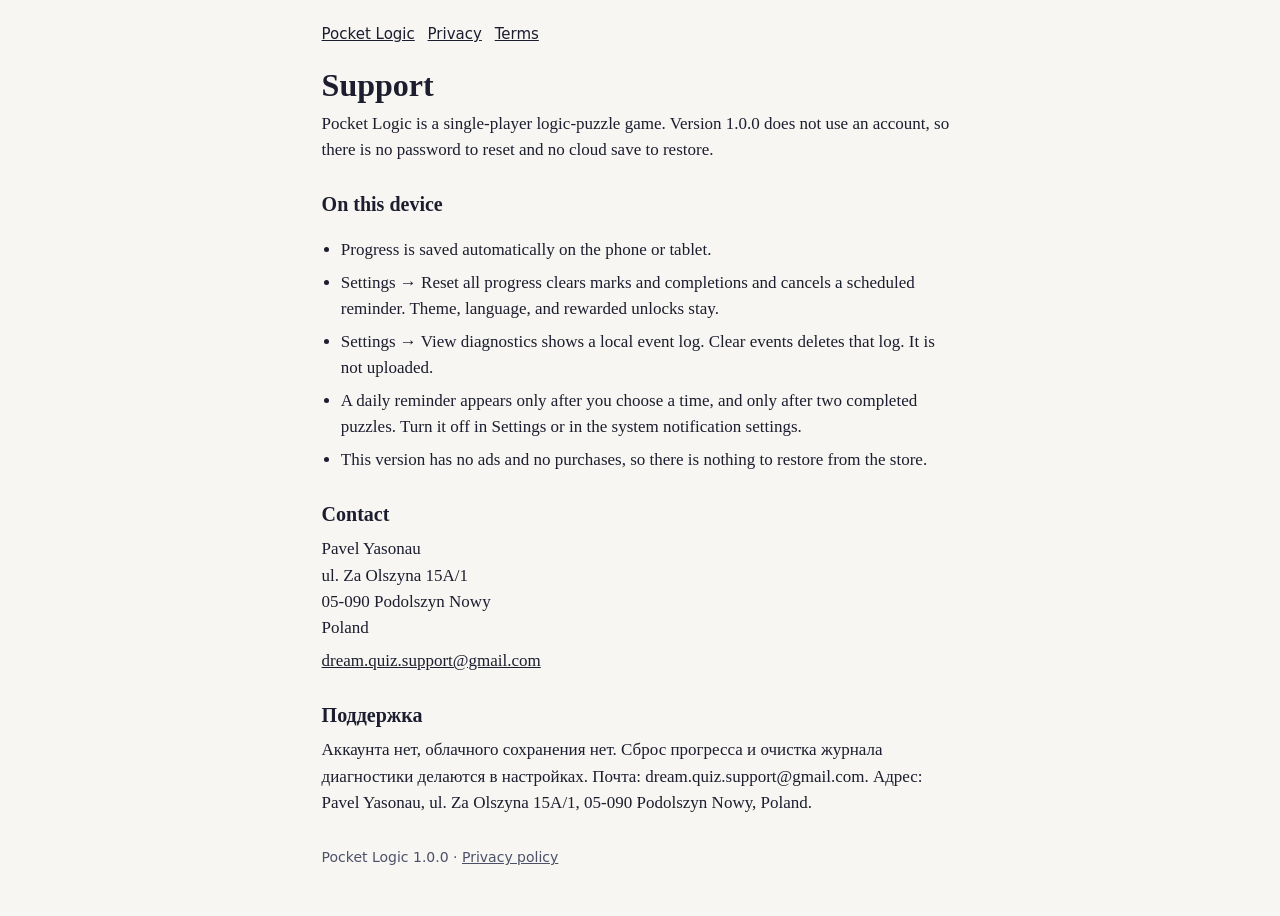
==== support.html @ d35aa17e "Publish the Pocket Logic privacy, terms, and support pages. Co-authored-by: Cursor <cursoragent@curs" ====
<!DOCTYPE html>
<html lang="en">
<head>
  <meta charset="utf-8">
  <meta name="viewport" content="width=device-width, initial-scale=1">
  <title>Pocket Logic support</title>
  <link rel="stylesheet" href="styles.css">
</head>
<body>
<main>
  <nav>
    <a href="index.html">Pocket Logic</a>
    <a href="privacy.html">Privacy</a>
    <a href="terms.html">Terms</a>
  </nav>
  <h1>Support</h1>
  <p>Pocket Logic is a single-player logic-puzzle game. Version 1.0.0 does not use an account, so there is no password to reset and no cloud save to restore.</p>
  <h2>On this device</h2>
  <ul>
    <li>Progress is saved automatically on the phone or tablet.</li>
    <li>Settings → Reset all progress clears marks and completions and cancels a scheduled reminder. Theme, language, and rewarded unlocks stay.</li>
    <li>Settings → View diagnostics shows a local event log. Clear events deletes that log. It is not uploaded.</li>
    <li>A daily reminder appears only after you choose a time, and only after two completed puzzles. Turn it off in Settings or in the system notification settings.</li>
    <li>This version has no ads and no purchases, so there is nothing to restore from the store.</li>
  </ul>
  <h2>Contact</h2>
  <p>Pavel Yasonau<br>ul. Za Olszyna 15A/1<br>05-090 Podolszyn Nowy<br>Poland</p>
  <p><a href="mailto:dream.quiz.support@gmail.com">dream.quiz.support@gmail.com</a></p>
  <h2>Поддержка</h2>
  <p>Аккаунта нет, облачного сохранения нет. Сброс прогресса и очистка журнала диагностики делаются в настройках. Почта: dream.quiz.support@gmail.com. Адрес: Pavel Yasonau, ul. Za Olszyna 15A/1, 05-090 Podolszyn Nowy, Poland.</p>
  <footer>Pocket Logic 1.0.0 · <a href="privacy.html">Privacy policy</a></footer>
</main>
</body>
</html>
---- styles.css ----
:root { color-scheme: light dark; --ink: #1c1d2e; --muted: #4d5168; --line: #d9dbe6; --bg: #f7f6f2; --card: #fff; }
@media (prefers-color-scheme: dark) {
  :root { --ink: #f4f1ea; --muted: #c5c7d4; --line: #3a3d52; --bg: #161722; --card: #222433; }
}
* { box-sizing: border-box; }
body { margin: 0; font: 17px/1.55 Georgia, "Iowan Old Style", serif; background: var(--bg); color: var(--ink); }
main { max-width: 42rem; margin: 0 auto; padding: 1.5rem 1.1rem 3rem; }
nav { display: flex; flex-wrap: wrap; gap: .8rem; font: 15px/1.4 system-ui, sans-serif; margin-bottom: 1.4rem; }
a { color: inherit; }
h1 { font-size: 2rem; line-height: 1.15; margin: 0 0 .4rem; }
h2 { font-size: 1.25rem; margin: 1.6rem 0 .4rem; }
p, li { margin: .4rem 0; }
.note { font: 15px/1.45 system-ui, sans-serif; background: var(--card); border: 1px solid var(--line); border-radius: 12px; padding: .8rem 1rem; }
ul { padding-left: 1.2rem; }
footer { margin-top: 2rem; color: var(--muted); font: 14px/1.4 system-ui, sans-serif; }
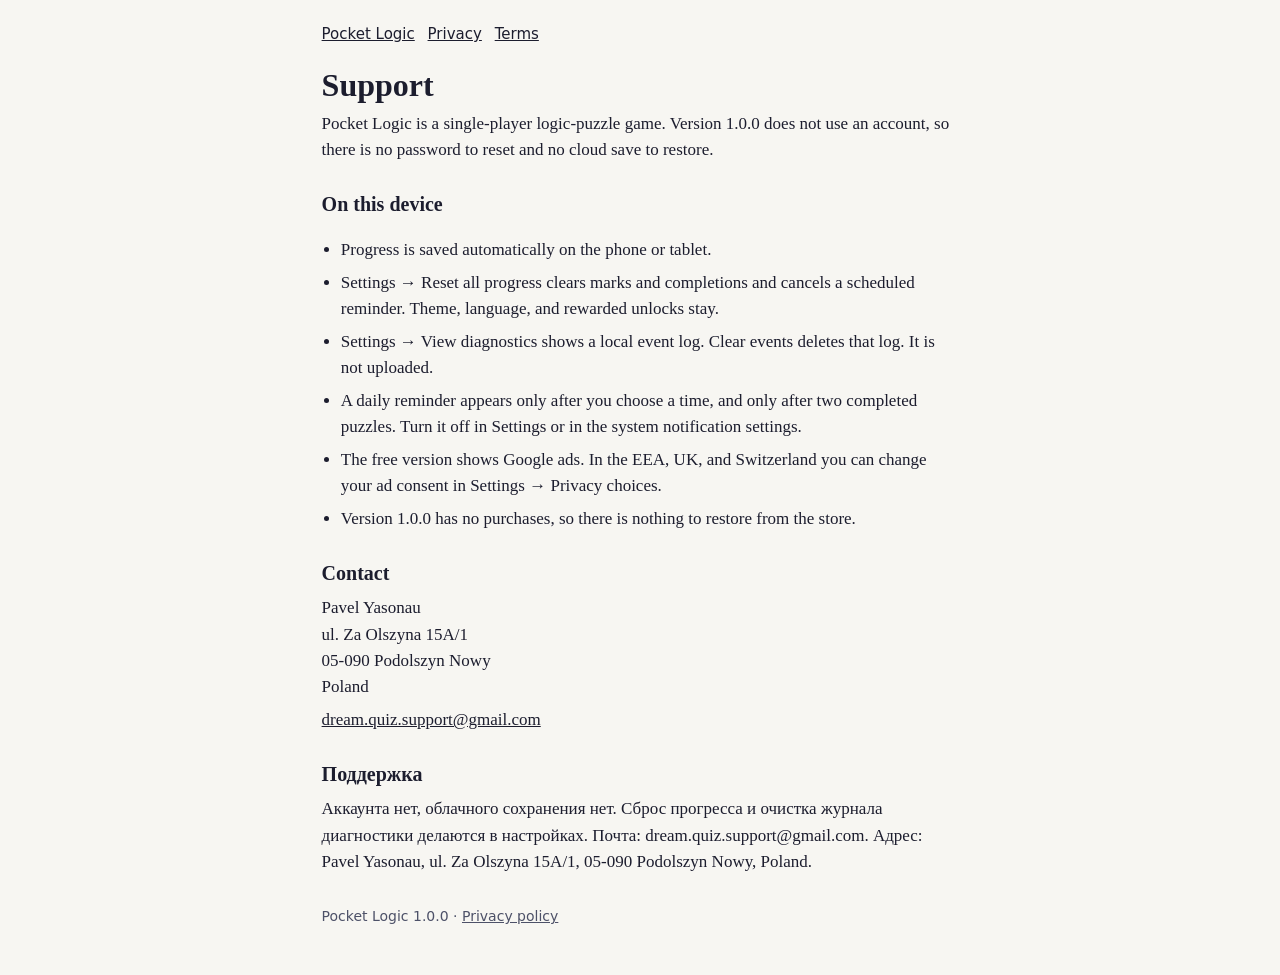
==== commit 826164a4: "Describe AdMob ads in the privacy policy, terms, and support page. Co-authored-by: Cursor <cursorage" ====
--- a/support.html
+++ b/support.html
@@ -21,7 +21,8 @@
     <li>Settings → Reset all progress clears marks and completions and cancels a scheduled reminder. Theme, language, and rewarded unlocks stay.</li>
     <li>Settings → View diagnostics shows a local event log. Clear events deletes that log. It is not uploaded.</li>
     <li>A daily reminder appears only after you choose a time, and only after two completed puzzles. Turn it off in Settings or in the system notification settings.</li>
-    <li>This version has no ads and no purchases, so there is nothing to restore from the store.</li>
+    <li>The free version shows Google ads. In the EEA, UK, and Switzerland you can change your ad consent in Settings → Privacy choices.</li>
+    <li>Version 1.0.0 has no purchases, so there is nothing to restore from the store.</li>
   </ul>
   <h2>Contact</h2>
   <p>Pavel Yasonau<br>ul. Za Olszyna 15A/1<br>05-090 Podolszyn Nowy<br>Poland</p>
